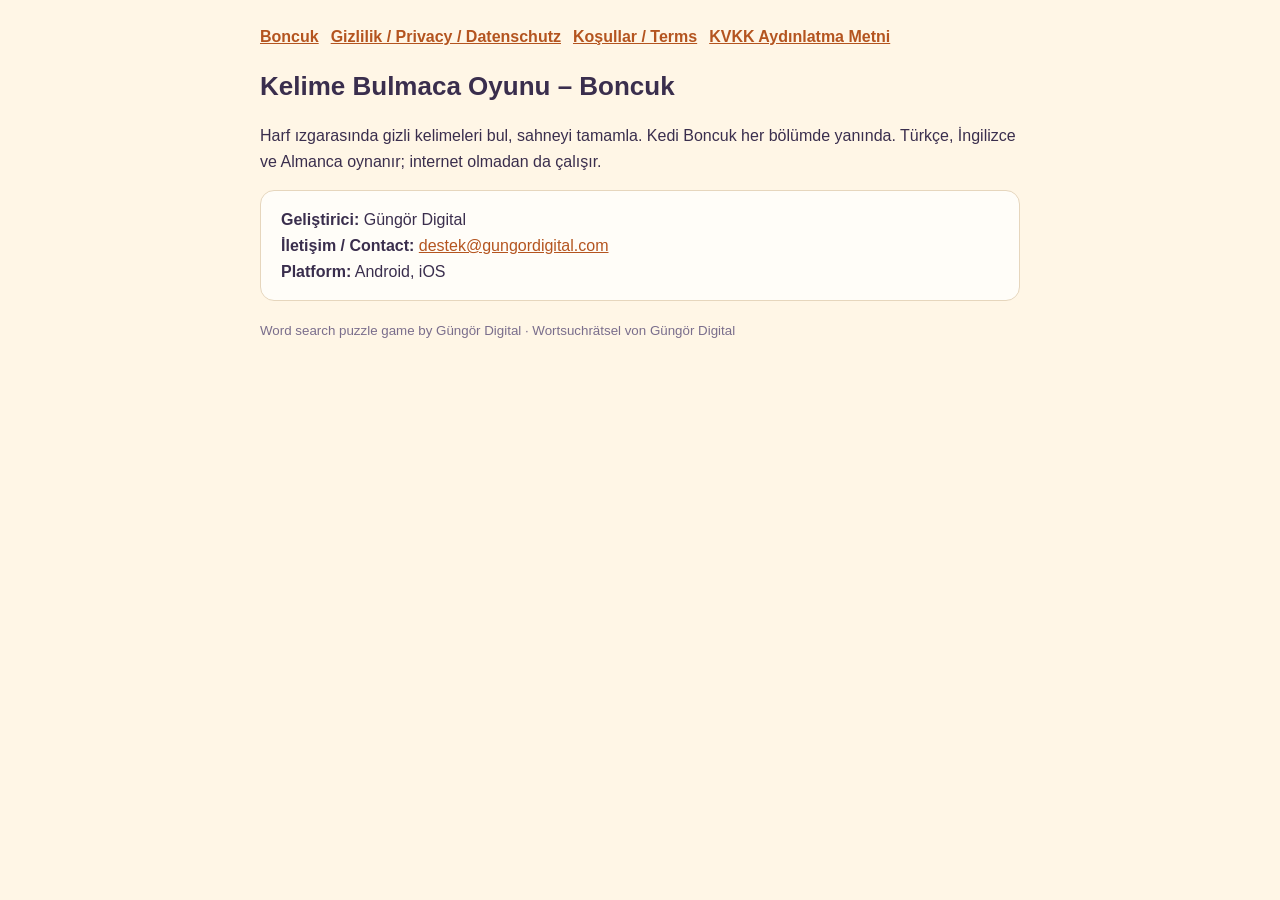
==== index.html @ ff9d6d08 "Boncuk oyun sayfası: gizlilik, KVKK, koşullar, app-ads.txt" ====
<!doctype html><html lang="tr"><head><meta charset="utf-8"><meta name="viewport" content="width=device-width,initial-scale=1">
<title>Boncuk – Kelime Bulmaca Oyunu</title><link rel="stylesheet" href="_stil.css"></head><body><main>
<nav><a href="index.html">Boncuk</a><a href="privacy.html">Gizlilik / Privacy / Datenschutz</a><a href="terms.html">Koşullar / Terms</a><a href="kvkk.html">KVKK Aydınlatma Metni</a></nav>
<h1>Kelime Bulmaca Oyunu – Boncuk</h1>
<p>Harf ızgarasında gizli kelimeleri bul, sahneyi tamamla. Kedi Boncuk her bölümde yanında. Türkçe, İngilizce ve Almanca oynanır; internet olmadan da çalışır.</p>
<div class="kart"><b>Geliştirici:</b> Güngör Digital<br><b>İletişim / Contact:</b> <a href="mailto:destek@gungordigital.com">destek@gungordigital.com</a><br><b>Platform:</b> Android, iOS</div>
<p><small>Word search puzzle game by Güngör Digital · Wortsuchrätsel von Güngör Digital</small></p>
</main></body></html>
---- _stil.css ----
body{margin:0;background:#FFF6E6;color:#3A2E4D;font:16px/1.6 -apple-system,Segoe UI,Roboto,sans-serif}
main{max-width:760px;margin:0 auto;padding:24px 16px 64px}
h1{font-size:26px;margin:8px 0}h2{font-size:20px;margin-top:32px}h3{font-size:17px;margin-top:20px}
a{color:#B4541F}nav{display:flex;gap:12px;flex-wrap:wrap;font-weight:600;margin-bottom:16px}
.kart{background:#FFFDF8;border:1px solid #E6D6BD;border-radius:14px;padding:16px 20px;margin:16px 0}
small{color:#7A6E8C}table{border-collapse:collapse;width:100%}td,th{border:1px solid #E6D6BD;padding:6px 8px;text-align:left;vertical-align:top}
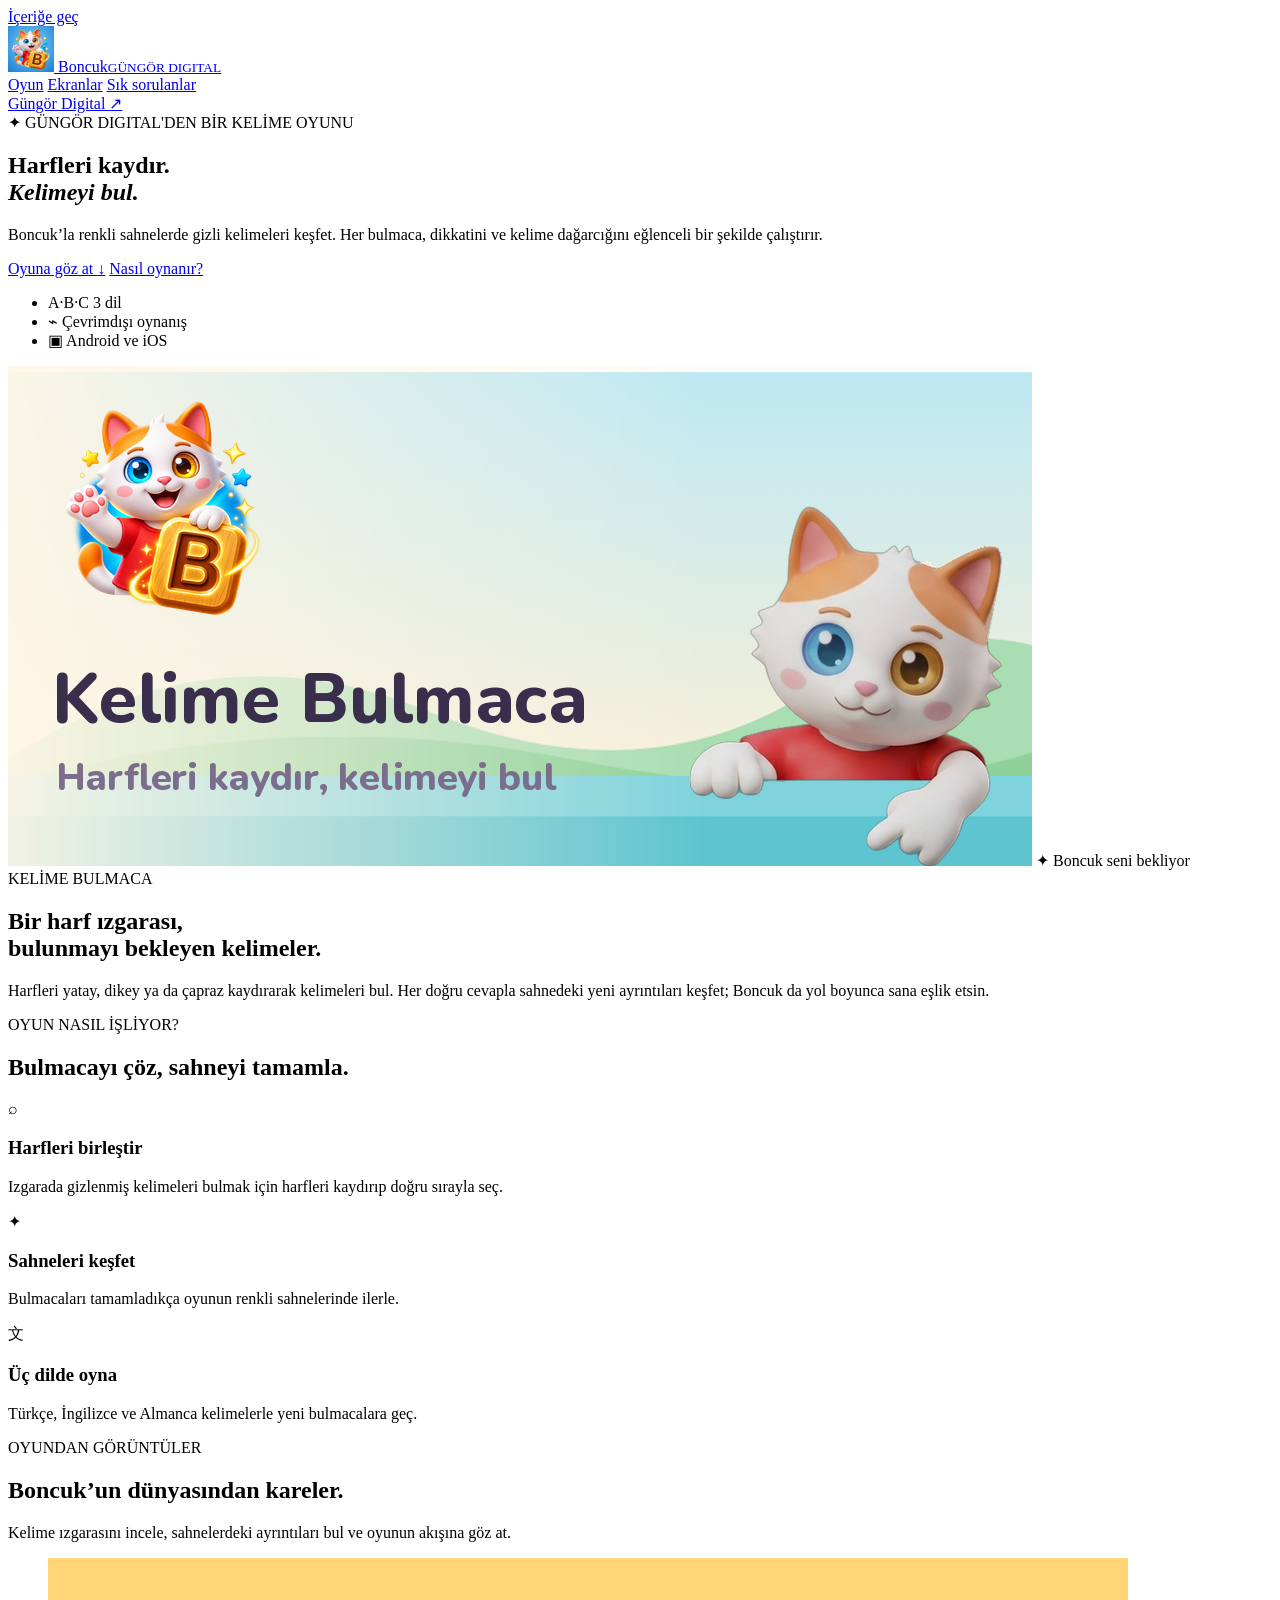
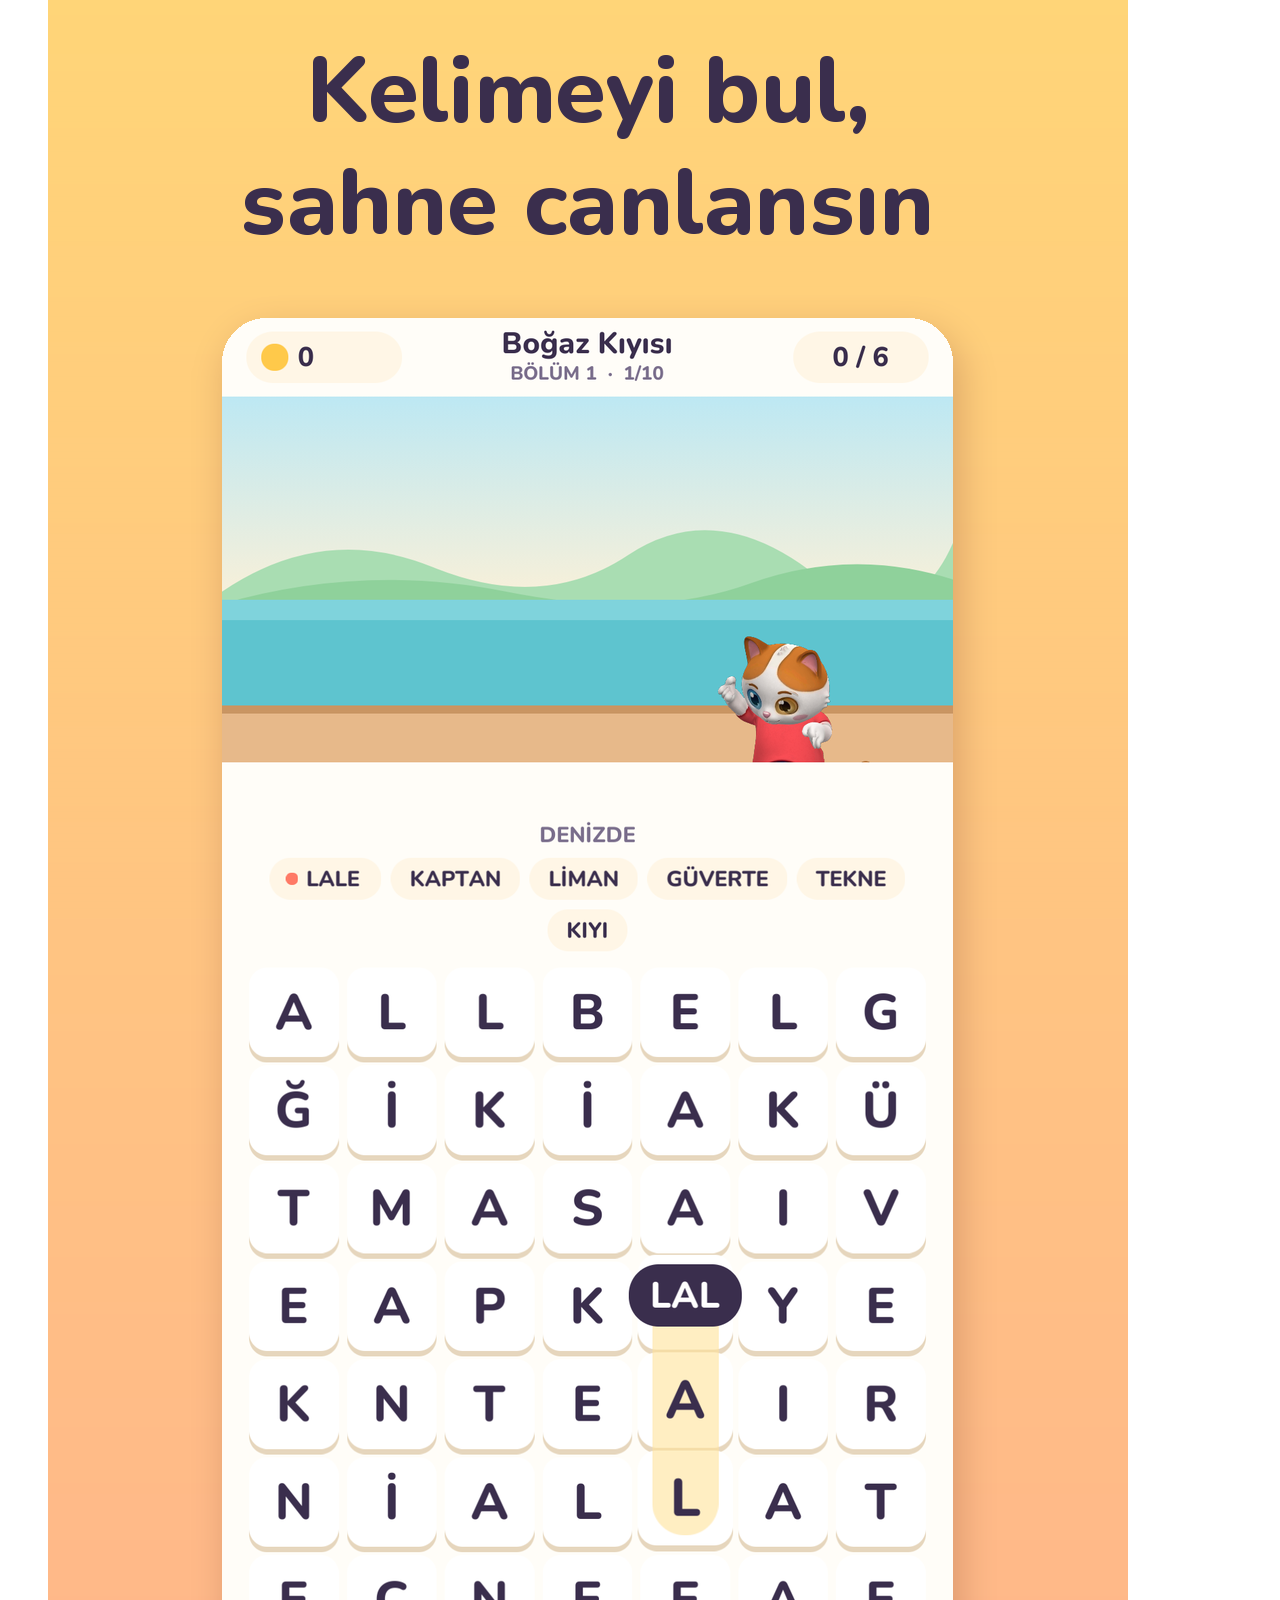
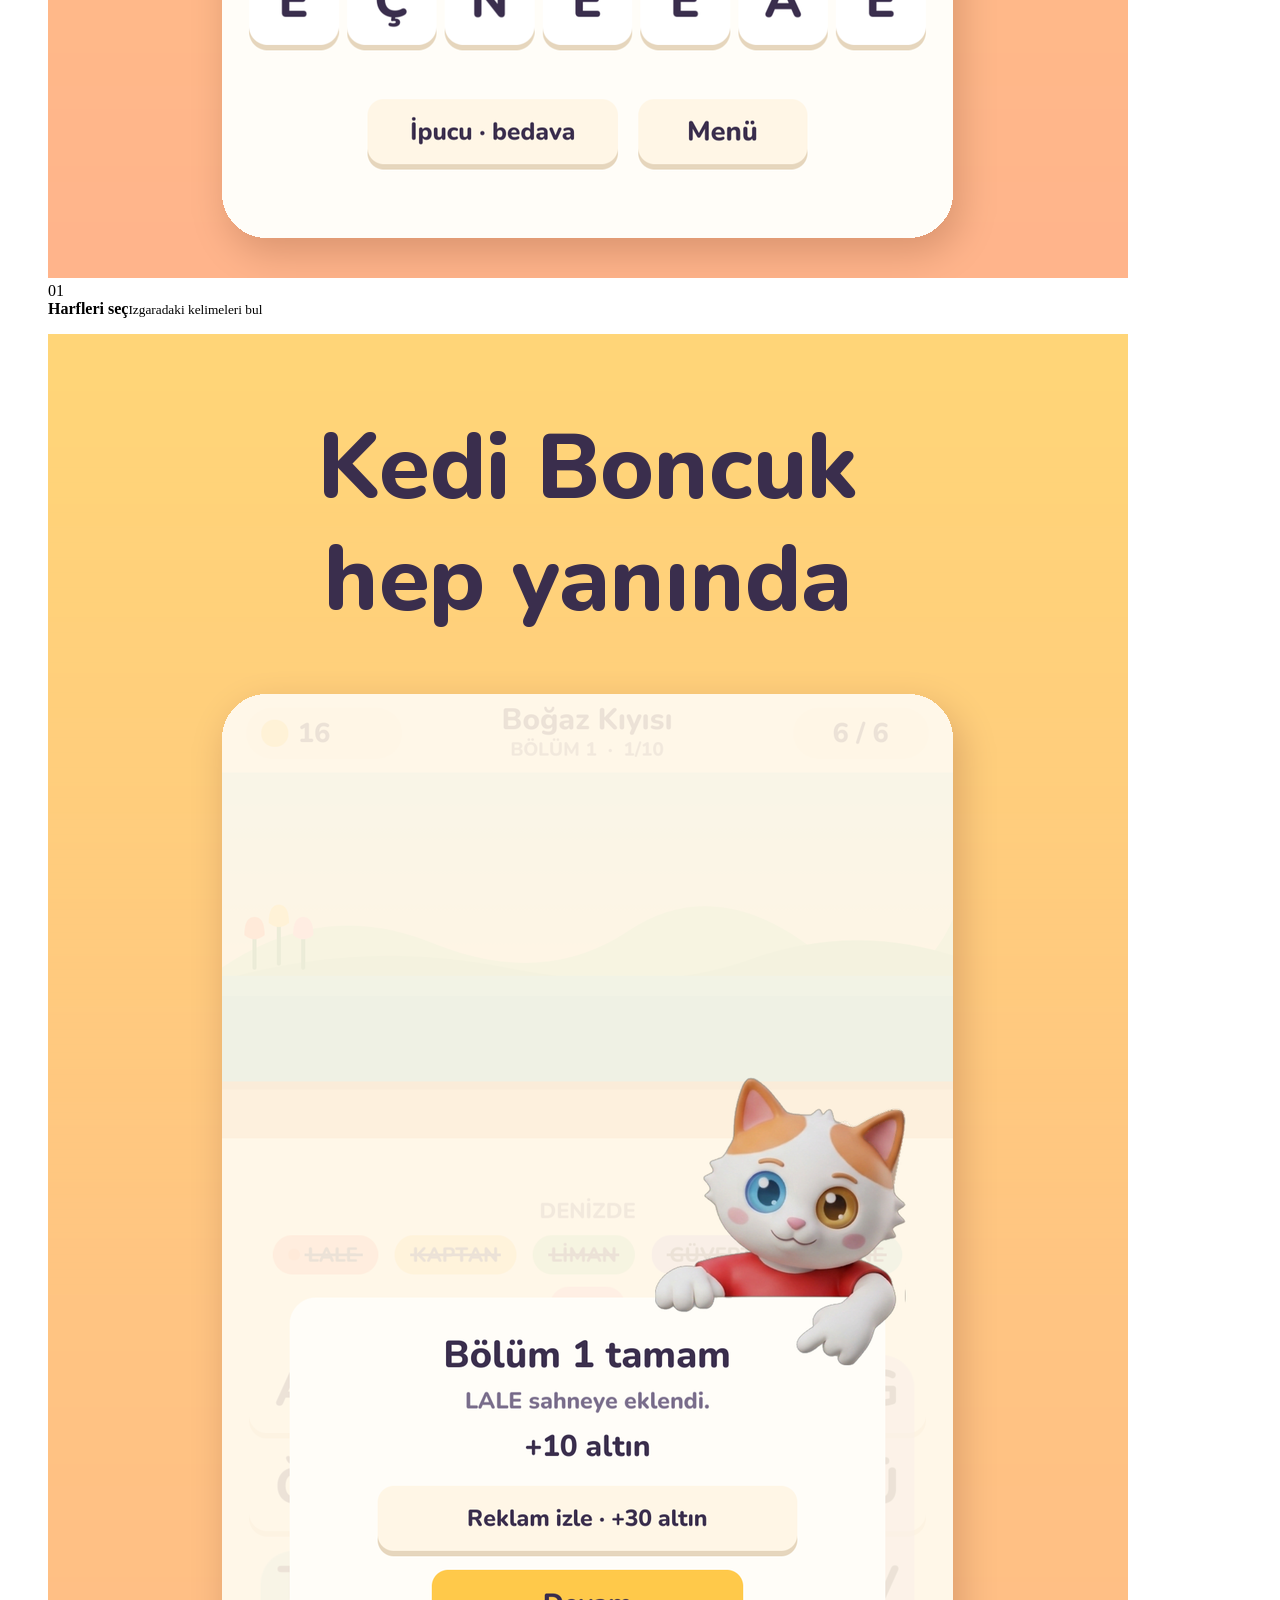
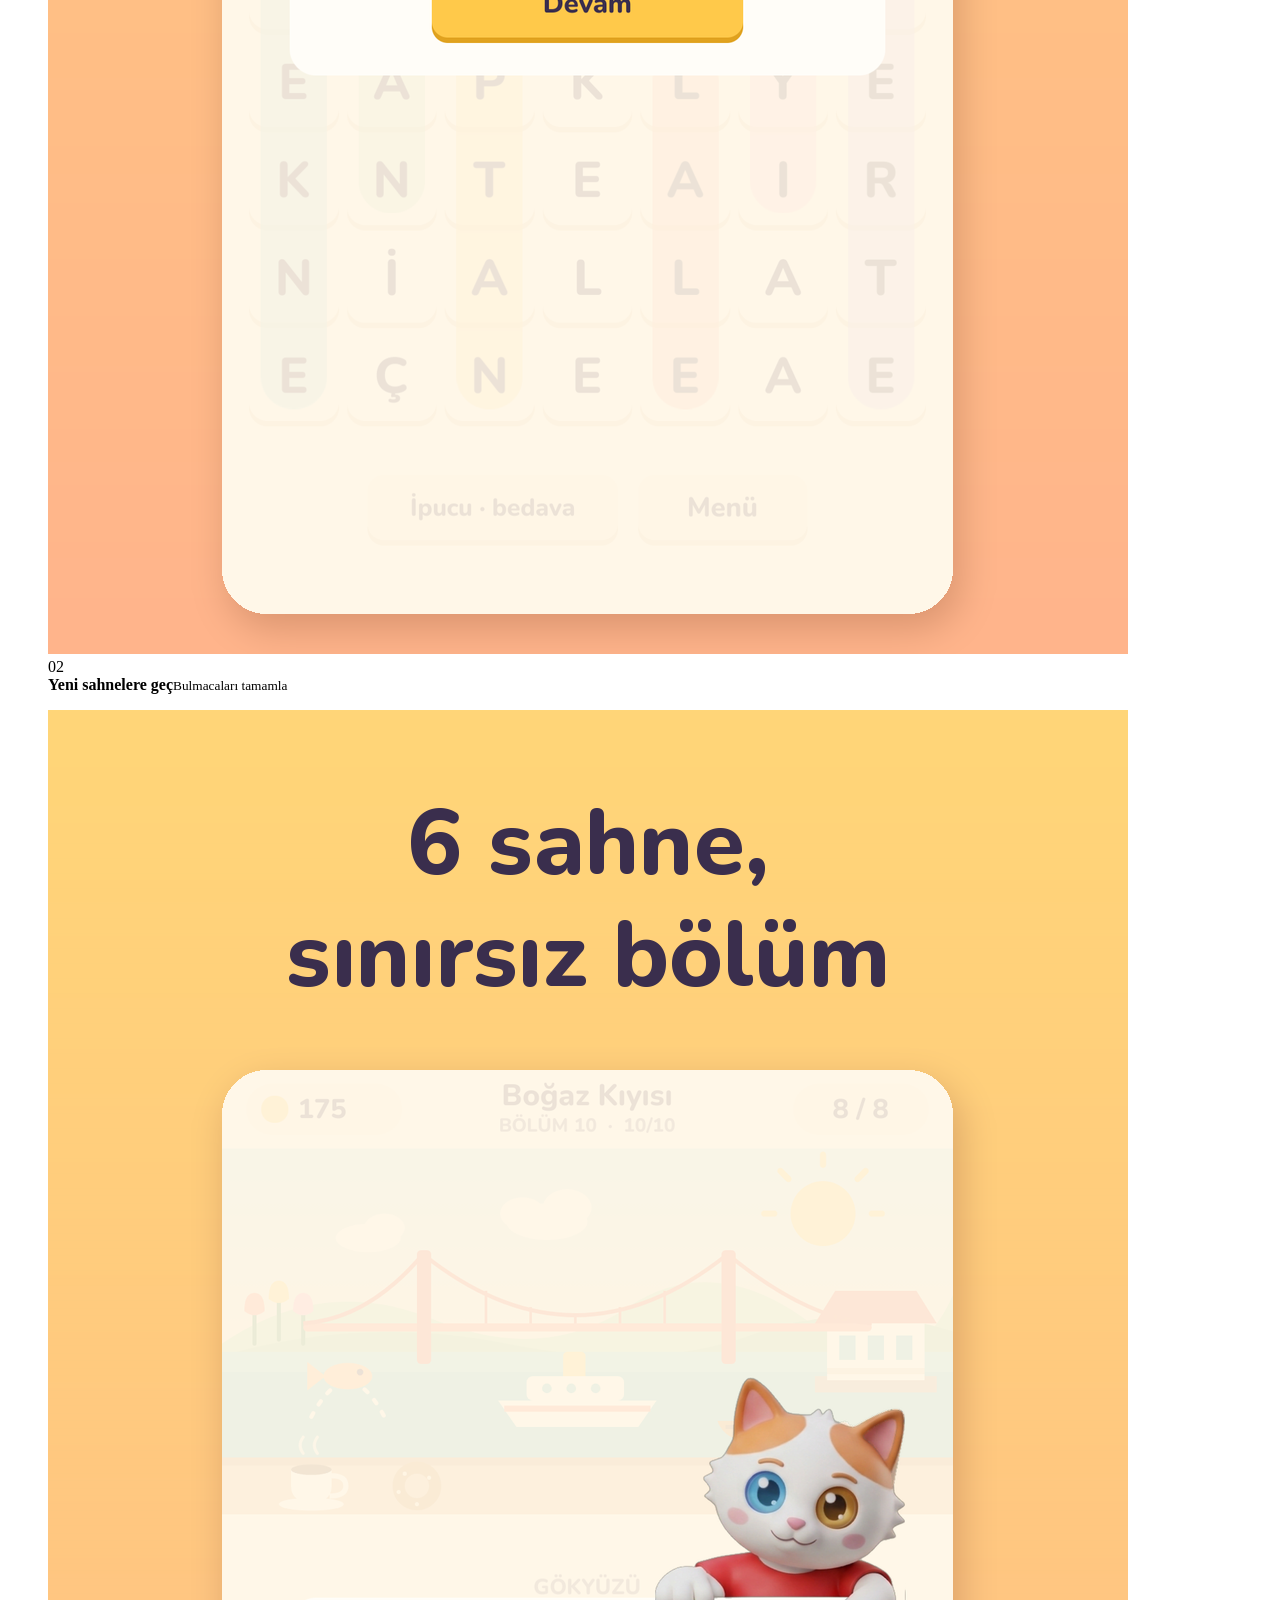
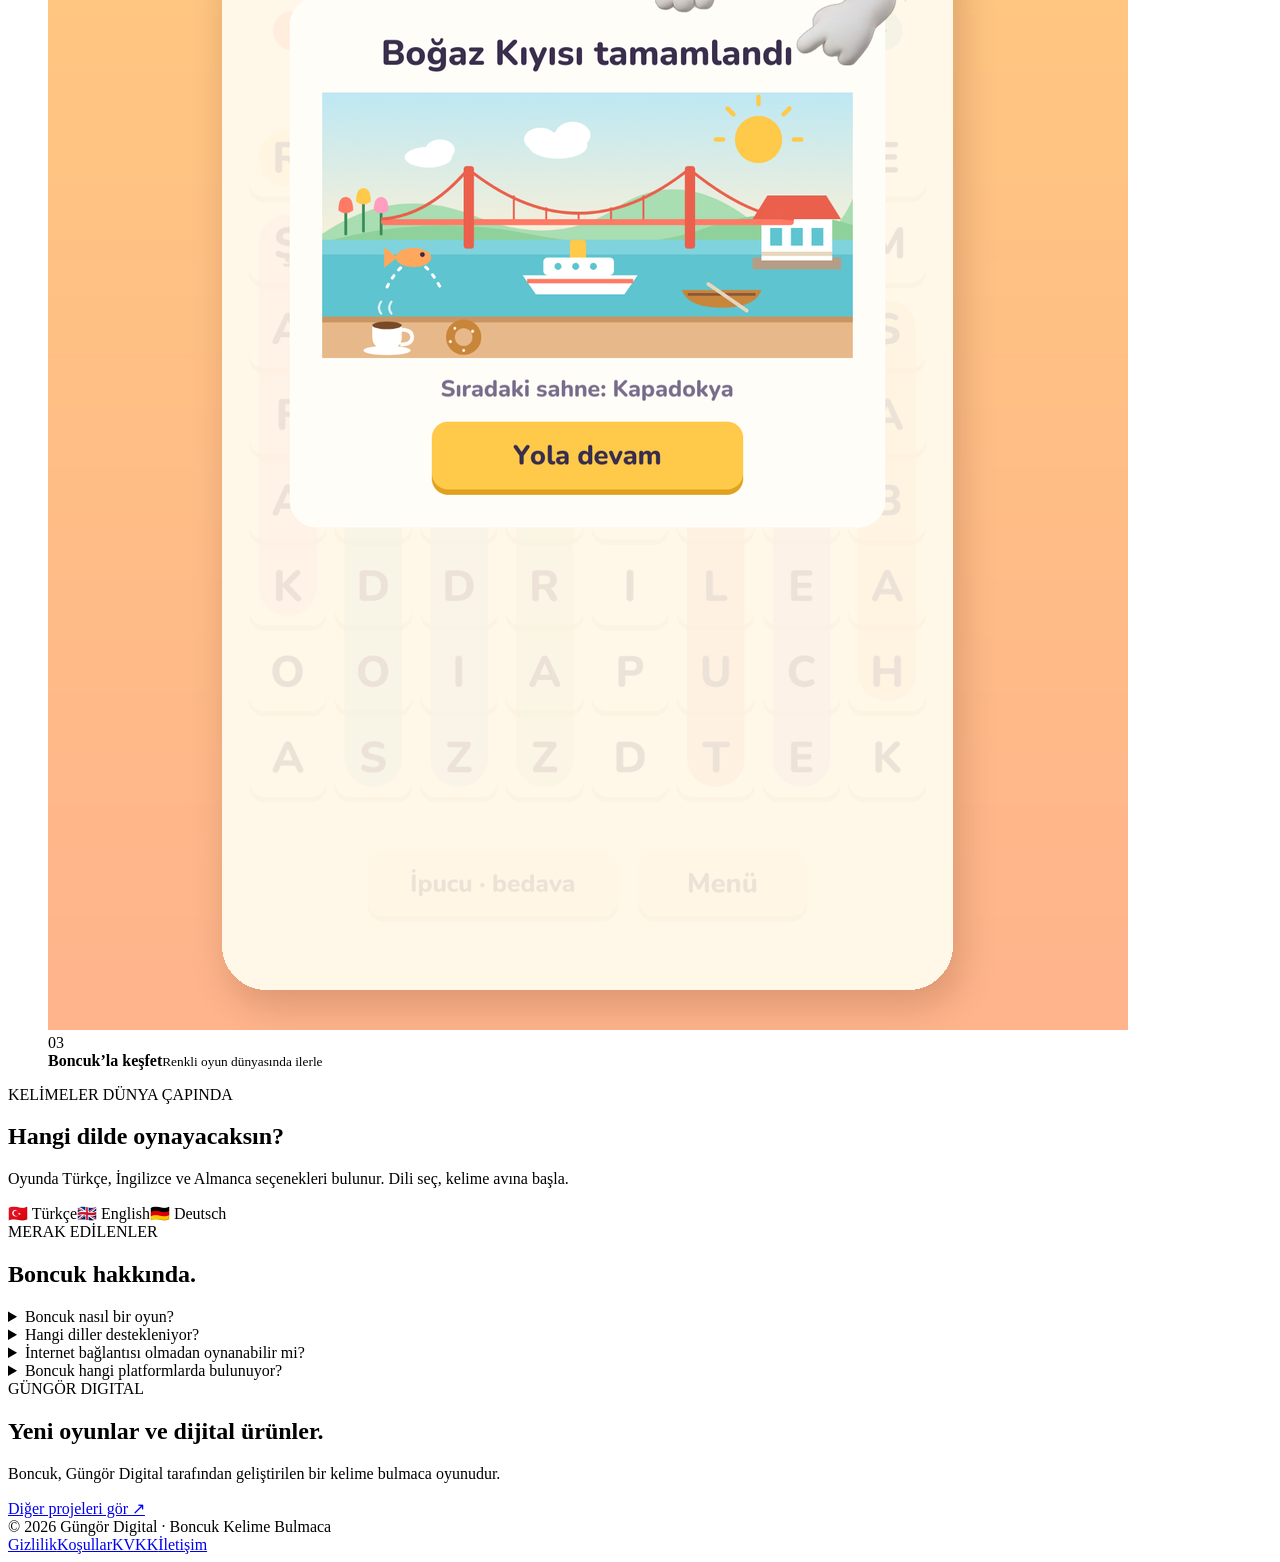
==== commit 749c8fad: "Build Boncuk word puzzle landing page" ====
--- a/index.html
+++ b/index.html
@@ -1,8 +1,184 @@
-<!doctype html><html lang="tr"><head><meta charset="utf-8"><meta name="viewport" content="width=device-width,initial-scale=1">
-<title>Boncuk – Kelime Bulmaca Oyunu</title><link rel="stylesheet" href="_stil.css"></head><body><main>
-<nav><a href="index.html">Boncuk</a><a href="privacy.html">Gizlilik / Privacy / Datenschutz</a><a href="terms.html">Koşullar / Terms</a><a href="kvkk.html">KVKK Aydınlatma Metni</a></nav>
-<h1>Kelime Bulmaca Oyunu – Boncuk</h1>
-<p>Harf ızgarasında gizli kelimeleri bul, sahneyi tamamla. Kedi Boncuk her bölümde yanında. Türkçe, İngilizce ve Almanca oynanır; internet olmadan da çalışır.</p>
-<div class="kart"><b>Geliştirici:</b> Güngör Digital<br><b>İletişim / Contact:</b> <a href="mailto:destek@gungordigital.com">destek@gungordigital.com</a><br><b>Platform:</b> Android, iOS</div>
-<p><small>Word search puzzle game by Güngör Digital · Wortsuchrätsel von Güngör Digital</small></p>
-</main></body></html>
+<!doctype html>
+<html lang="tr">
+<head>
+<meta charset="utf-8">
+<meta name="viewport" content="width=device-width, initial-scale=1">
+<title>Boncuk Kelime Bulmaca Oyunu | Güngör Digital</title>
+<meta name="description" content="Boncuk ile kelime bulmaca oyna: harf ızgarasında gizli kelimeleri bul, sahneleri tamamla. Türkçe, İngilizce ve Almanca; çevrimdışı oynanış.">
+<meta name="robots" content="index,follow,max-image-preview:large">
+<link rel="canonical" href="https://boncuk.gungordigital.com/">
+<link rel="icon" href="/magaza/ikon_512.png" type="image/png">
+<meta name="theme-color" content="#fff8ec">
+<meta property="og:type" content="website">
+<meta property="og:site_name" content="Güngör Digital">
+<meta property="og:locale" content="tr_TR">
+<meta property="og:title" content="Boncuk Kelime Bulmaca Oyunu">
+<meta property="og:description" content="Harfleri kaydır, gizli kelimeleri bul ve Boncuk ile sahneleri tamamla.">
+<meta property="og:url" content="https://boncuk.gungordigital.com/">
+<meta property="og:image" content="https://boncuk.gungordigital.com/magaza/one_cikan_tr.png">
+<meta name="twitter:card" content="summary_large_image">
+<meta name="twitter:title" content="Boncuk Kelime Bulmaca Oyunu">
+<meta name="twitter:description" content="Harfleri kaydır, gizli kelimeleri bul ve Boncuk ile sahneleri tamamla.">
+<meta name="twitter:image" content="https://boncuk.gungordigital.com/magaza/one_cikan_tr.png">
+<link rel="stylesheet" href="/site.css">
+<script type="application/ld+json">
+{
+  "@context": "https://schema.org",
+  "@type": "VideoGame",
+  "name": "Boncuk Kelime Bulmaca",
+  "url": "https://boncuk.gungordigital.com/",
+  "image": "https://boncuk.gungordigital.com/magaza/one_cikan_tr.png",
+  "description": "Harf ızgarasında gizli kelimeleri bulup sahneleri tamamladığınız, Türkçe, İngilizce ve Almanca oynanabilen kelime bulmaca oyunu.",
+  "genre": ["Word puzzle", "Puzzle"],
+  "gamePlatform": ["Android", "iOS"],
+  "inLanguage": ["tr", "en", "de"],
+  "publisher": {
+    "@type": "Organization",
+    "name": "Güngör Digital",
+    "url": "https://gungordigital.com/"
+  }
+}
+</script>
+</head>
+<body>
+<a class="skip-link" href="#main">İçeriğe geç</a>
+<header class="site-header">
+  <div class="wrap nav">
+    <a class="brand" href="/" aria-label="Boncuk ana sayfa">
+      <img src="/magaza/ikon_512.png" alt="" width="46" height="46">
+      <span>Boncuk<small>GÜNGÖR DIGITAL</small></span>
+    </a>
+    <nav aria-label="Ana menü">
+      <a href="#oyun">Oyun</a>
+      <a href="#ekranlar">Ekranlar</a>
+      <a href="#sss">Sık sorulanlar</a>
+    </nav>
+    <a class="nav-link" href="https://gungordigital.com/">Güngör Digital <span aria-hidden="true">↗</span></a>
+  </div>
+</header>
+<main id="main">
+  <section class="hero" id="oyun">
+    <div class="wrap hero-grid">
+      <div class="hero-copy">
+        <span class="eyebrow"><span class="sparkle" aria-hidden="true">✦</span> GÜNGÖR DIGITAL'DEN BİR KELİME OYUNU</span>
+        <h1>Harfleri kaydır.<br><em>Kelimeyi bul.</em></h1>
+        <p class="lead">Boncuk’la renkli sahnelerde gizli kelimeleri keşfet. Her bulmaca, dikkatini ve kelime dağarcığını eğlenceli bir şekilde çalıştırır.</p>
+        <div class="actions">
+          <a class="button button-primary" href="#ekranlar">Oyuna göz at <span aria-hidden="true">↓</span></a>
+          <a class="button button-quiet" href="#nasil-oynanir">Nasıl oynanır?</a>
+        </div>
+        <ul class="quick-facts" aria-label="Oyun özellikleri">
+          <li><span aria-hidden="true">A·B·C</span> 3 dil</li>
+          <li><span aria-hidden="true">⌁</span> Çevrimdışı oynanış</li>
+          <li><span aria-hidden="true">▣</span> Android ve iOS</li>
+        </ul>
+      </div>
+      <div class="hero-art">
+        <img src="/magaza/one_cikan_tr.png" width="1024" height="500" alt="Boncuk isimli sevimli kedi ve kelime bulmaca oyununun tanıtım görseli">
+        <span class="art-note"><span aria-hidden="true">✦</span> Boncuk seni bekliyor</span>
+      </div>
+    </div>
+    <div class="hero-wave" aria-hidden="true"></div>
+  </section>
+
+  <section class="section intro">
+    <div class="wrap intro-grid">
+      <div>
+        <span class="eyebrow">KELİME BULMACA</span>
+        <h2>Bir harf ızgarası,<br>bulunmayı bekleyen kelimeler.</h2>
+      </div>
+      <p>Harfleri yatay, dikey ya da çapraz kaydırarak kelimeleri bul. Her doğru cevapla sahnedeki yeni ayrıntıları keşfet; Boncuk da yol boyunca sana eşlik etsin.</p>
+    </div>
+  </section>
+
+  <section class="section features" id="nasil-oynanir">
+    <div class="wrap">
+      <div class="section-heading">
+        <span class="eyebrow">OYUN NASIL İŞLİYOR?</span>
+        <h2>Bulmacayı çöz, sahneyi tamamla.</h2>
+      </div>
+      <div class="feature-grid">
+        <article class="feature-card">
+          <span class="feature-icon icon-yellow" aria-hidden="true">⌕</span>
+          <h3>Harfleri birleştir</h3>
+          <p>Izgarada gizlenmiş kelimeleri bulmak için harfleri kaydırıp doğru sırayla seç.</p>
+        </article>
+        <article class="feature-card">
+          <span class="feature-icon icon-green" aria-hidden="true">✦</span>
+          <h3>Sahneleri keşfet</h3>
+          <p>Bulmacaları tamamladıkça oyunun renkli sahnelerinde ilerle.</p>
+        </article>
+        <article class="feature-card">
+          <span class="feature-icon icon-blue" aria-hidden="true">文</span>
+          <h3>Üç dilde oyna</h3>
+          <p>Türkçe, İngilizce ve Almanca kelimelerle yeni bulmacalara geç.</p>
+        </article>
+      </div>
+    </div>
+  </section>
+
+  <section class="section gallery" id="ekranlar">
+    <div class="wrap">
+      <div class="section-heading gallery-heading">
+        <div><span class="eyebrow">OYUNDAN GÖRÜNTÜLER</span><h2>Boncuk’un dünyasından kareler.</h2></div>
+        <p>Kelime ızgarasını incele, sahnelerdeki ayrıntıları bul ve oyunun akışına göz at.</p>
+      </div>
+      <div class="screen-grid">
+        <figure class="screen-card">
+          <img src="/magaza/tr_1.png" width="1080" height="1920" loading="lazy" decoding="async" alt="Boncuk kelime bulmaca oyununda harf ızgarası ve bulunan kelime">
+          <figcaption><span>01</span><div><b>Harfleri seç</b><small>Izgaradaki kelimeleri bul</small></div></figcaption>
+        </figure>
+        <figure class="screen-card">
+          <img src="/magaza/tr_2.png" width="1080" height="1920" loading="lazy" decoding="async" alt="Boncuk oyunundan ikinci Türkçe oyun ekranı">
+          <figcaption><span>02</span><div><b>Yeni sahnelere geç</b><small>Bulmacaları tamamla</small></div></figcaption>
+        </figure>
+        <figure class="screen-card">
+          <img src="/magaza/tr_3.png" width="1080" height="1920" loading="lazy" decoding="async" alt="Boncuk oyunundan üçüncü Türkçe oyun ekranı">
+          <figcaption><span>03</span><div><b>Boncuk’la keşfet</b><small>Renkli oyun dünyasında ilerle</small></div></figcaption>
+        </figure>
+      </div>
+    </div>
+  </section>
+
+  <section class="section languages">
+    <div class="wrap language-panel">
+      <div>
+        <span class="eyebrow">KELİMELER DÜNYA ÇAPINDA</span>
+        <h2>Hangi dilde oynayacaksın?</h2>
+        <p>Oyunda Türkçe, İngilizce ve Almanca seçenekleri bulunur. Dili seç, kelime avına başla.</p>
+      </div>
+      <div class="language-list" aria-label="Desteklenen diller">
+        <span>🇹🇷 Türkçe</span><span>🇬🇧 English</span><span>🇩🇪 Deutsch</span>
+      </div>
+    </div>
+  </section>
+
+  <section class="section faq" id="sss">
+    <div class="wrap faq-grid">
+      <div class="section-heading"><span class="eyebrow">MERAK EDİLENLER</span><h2>Boncuk hakkında.</h2></div>
+      <div class="faq-list">
+        <details><summary>Boncuk nasıl bir oyun?</summary><p>Boncuk, harf ızgarasındaki gizli kelimeleri bulduğun bir kelime bulmaca oyunudur. Doğru kelimelerle sahnelerde ilerlersin.</p></details>
+        <details><summary>Hangi diller destekleniyor?</summary><p>Oyun Türkçe, İngilizce ve Almanca seçenekleri sunar.</p></details>
+        <details><summary>İnternet bağlantısı olmadan oynanabilir mi?</summary><p>Oyun çevrimdışı oynanışı destekler.</p></details>
+        <details><summary>Boncuk hangi platformlarda bulunuyor?</summary><p>Oyun Android ve iOS için geliştirildi. Mağaza bağlantıları hazır olduğunda bu sayfada paylaşılacaktır.</p></details>
+      </div>
+    </div>
+  </section>
+
+  <section class="closing">
+    <div class="wrap closing-box">
+      <div><span class="eyebrow">GÜNGÖR DIGITAL</span><h2>Yeni oyunlar ve dijital ürünler.</h2><p>Boncuk, Güngör Digital tarafından geliştirilen bir kelime bulmaca oyunudur.</p></div>
+      <a class="button button-light" href="https://gungordigital.com/">Diğer projeleri gör <span aria-hidden="true">↗</span></a>
+    </div>
+  </section>
+</main>
+<footer class="footer">
+  <div class="wrap footer-row">
+    <span>© 2026 Güngör Digital · Boncuk Kelime Bulmaca</span>
+    <nav aria-label="Yasal bağlantılar">
+      <a href="/privacy.html">Gizlilik</a><a href="/terms.html">Koşullar</a><a href="/kvkk.html">KVKK</a><a href="mailto:destek@gungordigital.com">İletişim</a>
+    </nav>
+  </div>
+</footer>
+</body>
+</html>
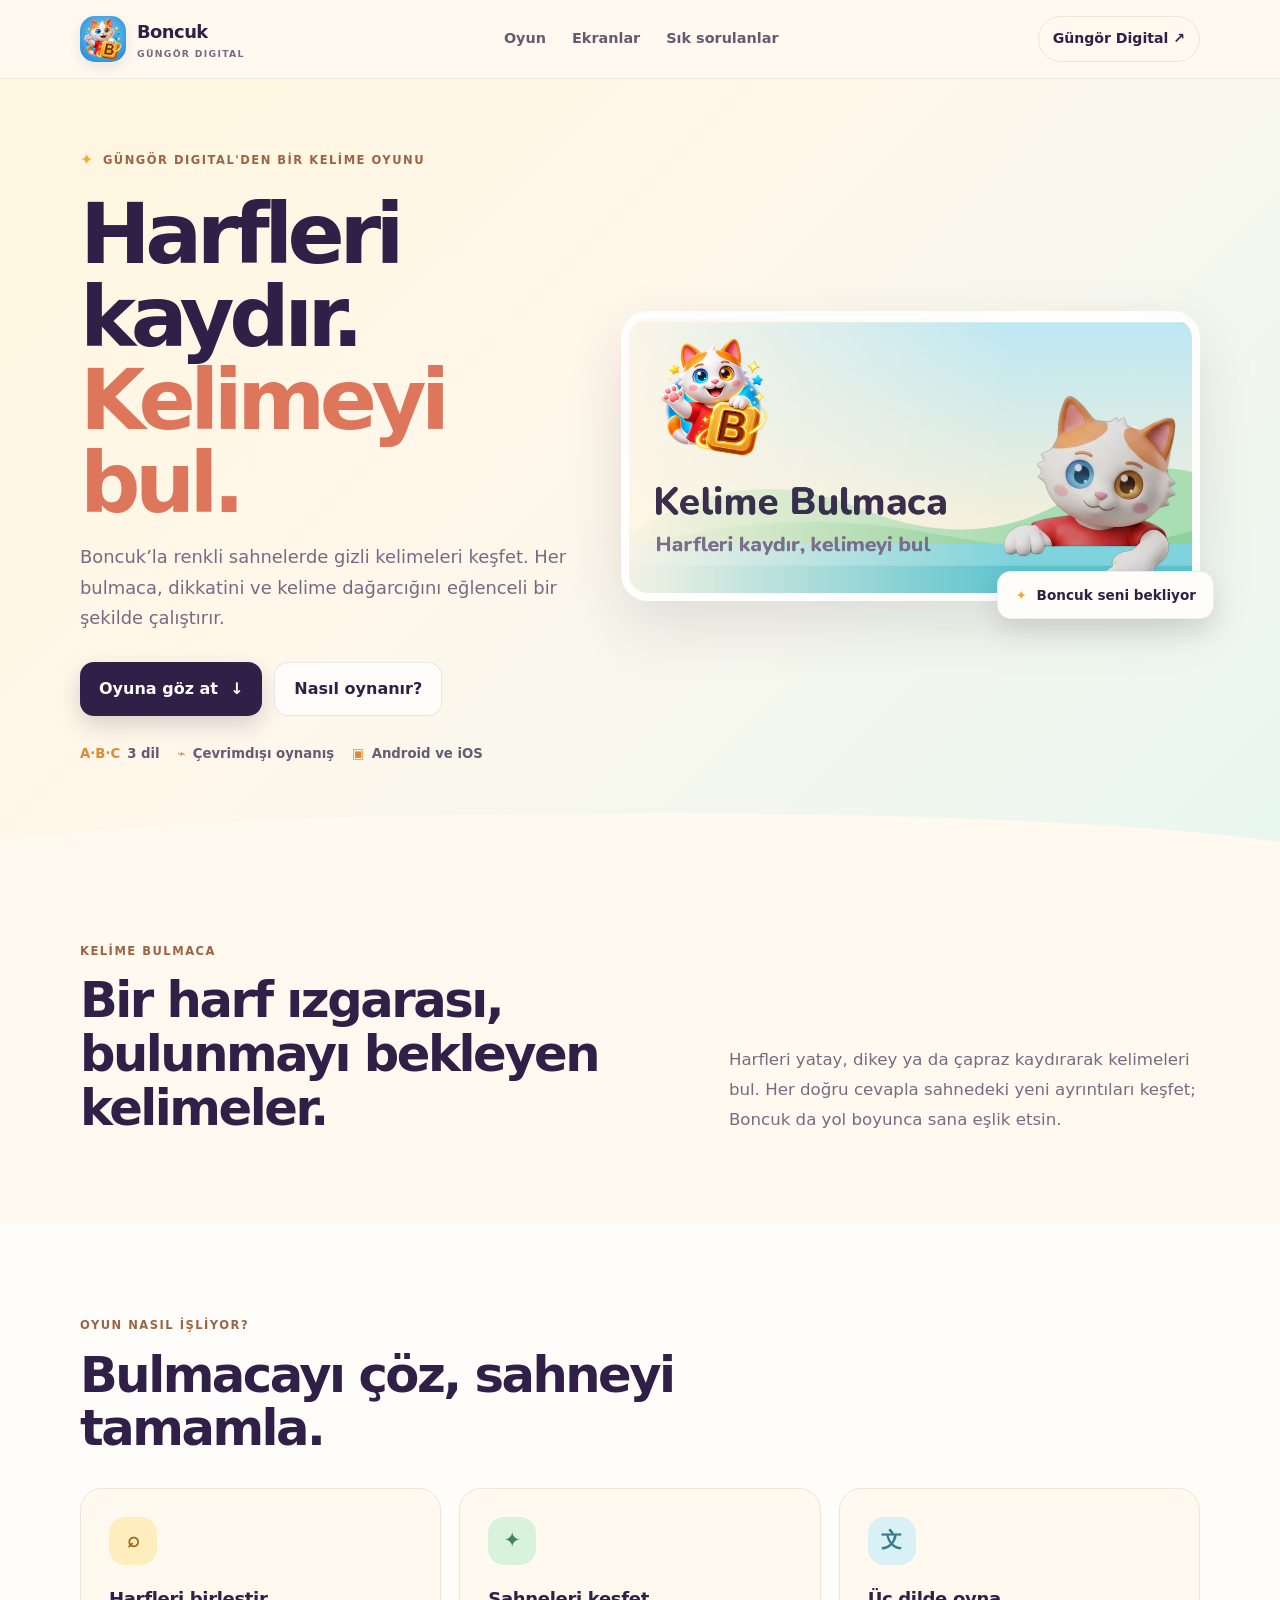
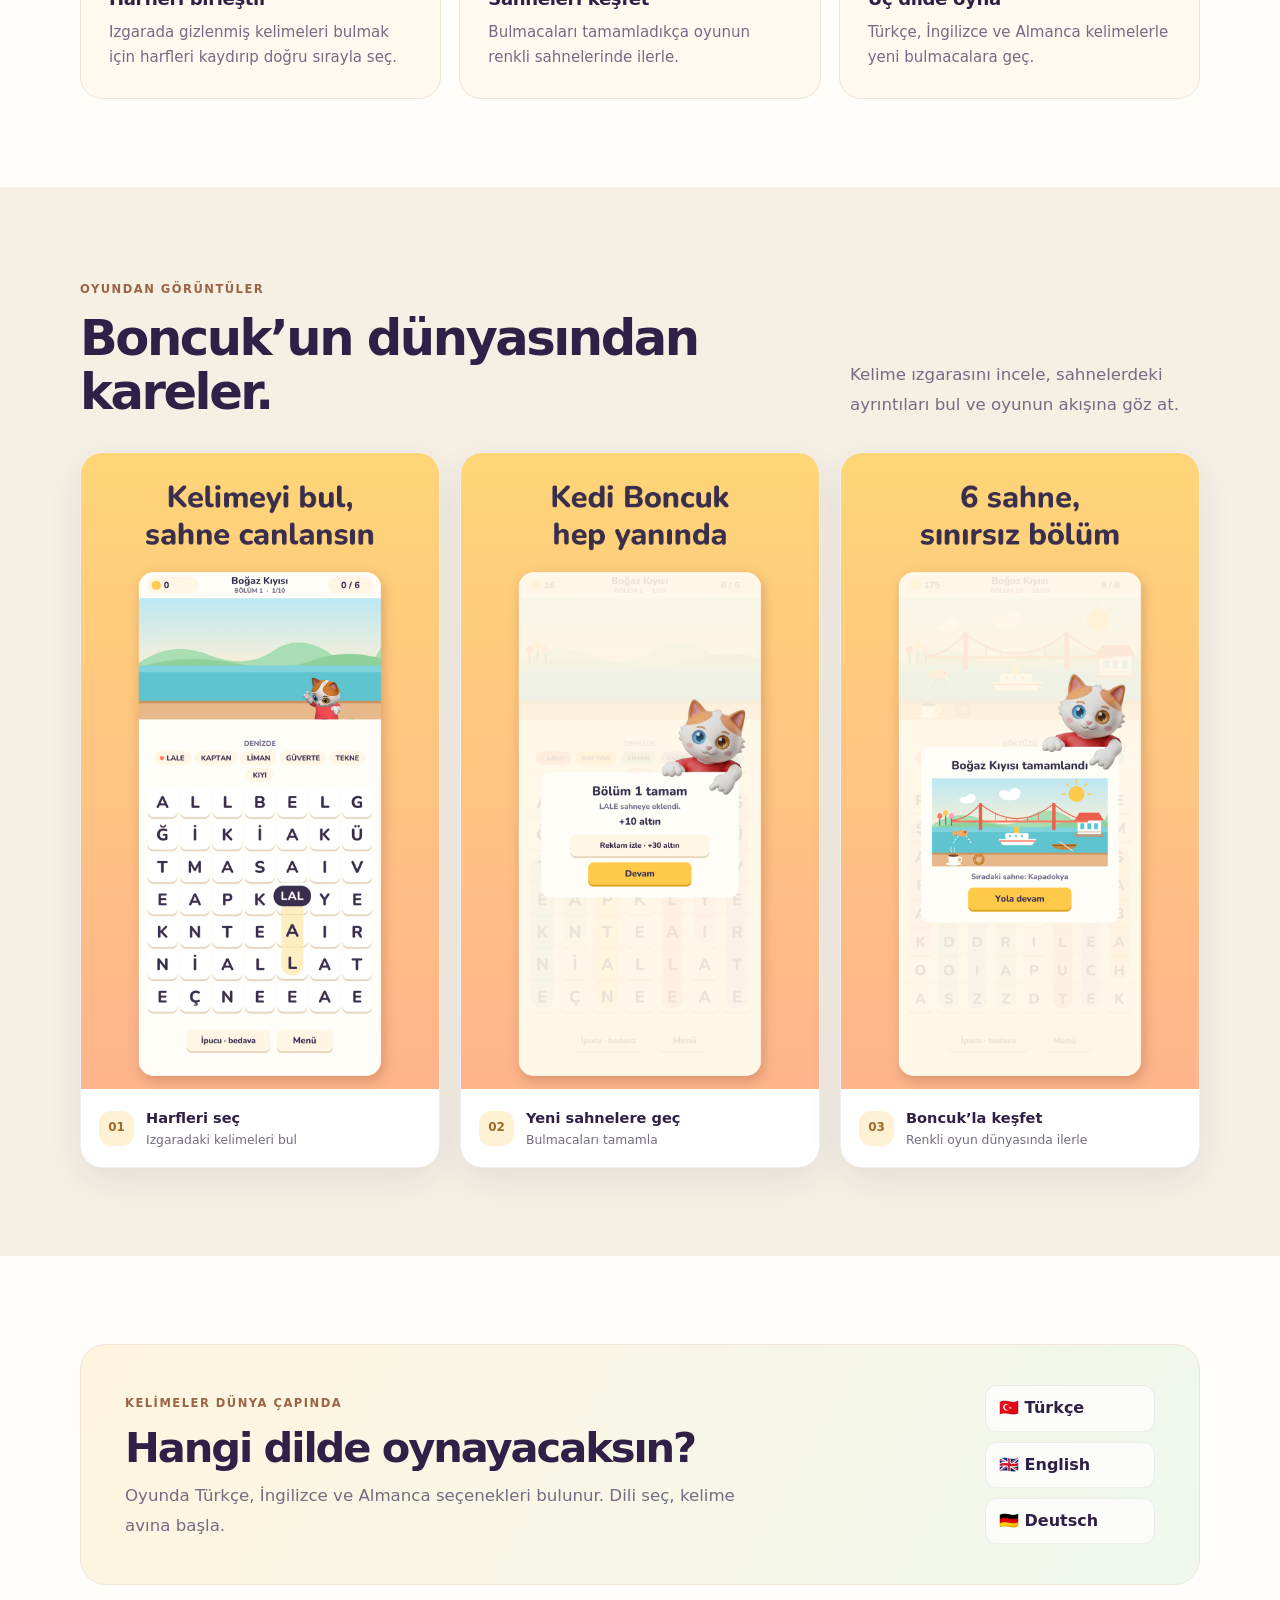
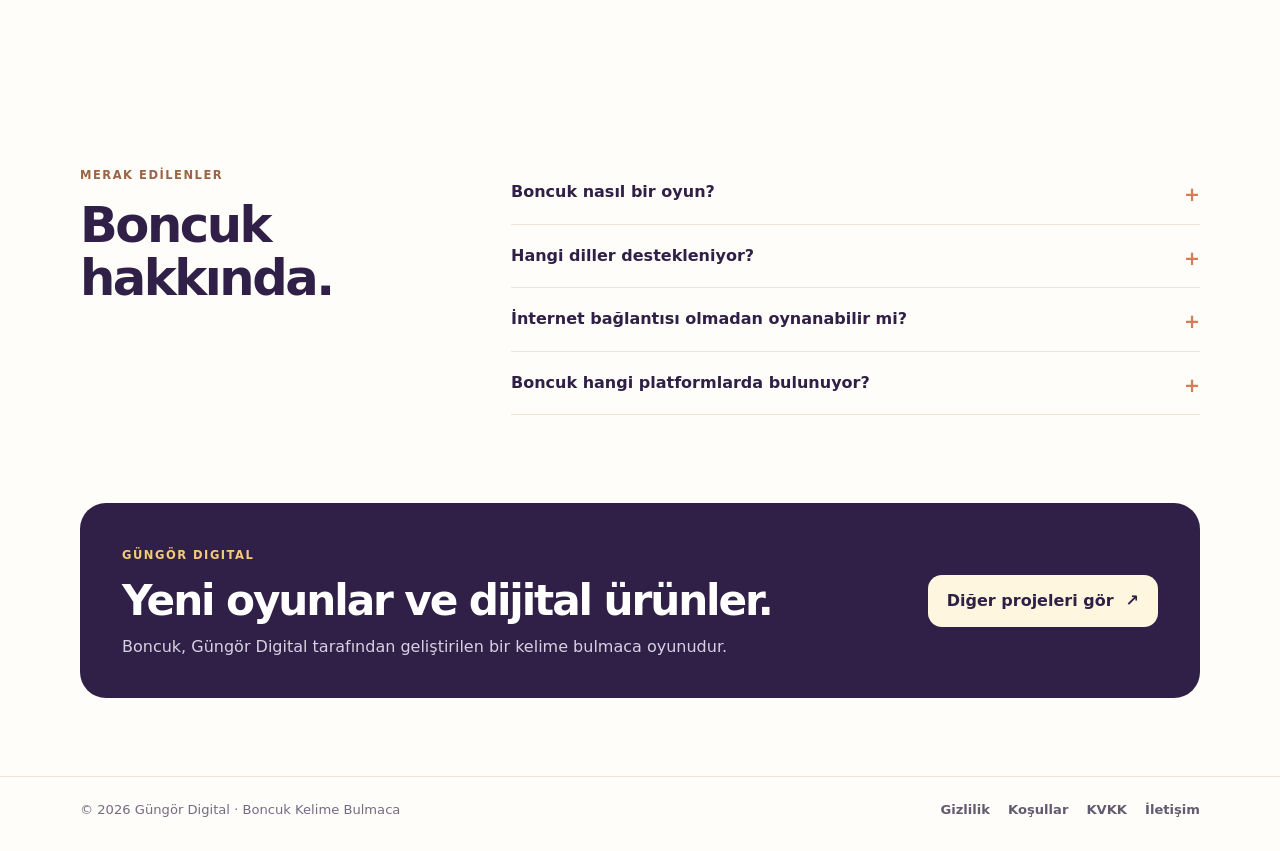
==== commit bb64a27c: "Refresh cached Boncuk stylesheet" ====
--- a/index.html
+++ b/index.html
@@ -20,7 +20,7 @@
 <meta name="twitter:title" content="Boncuk Kelime Bulmaca Oyunu">
 <meta name="twitter:description" content="Harfleri kaydır, gizli kelimeleri bul ve Boncuk ile sahneleri tamamla.">
 <meta name="twitter:image" content="https://boncuk.gungordigital.com/magaza/one_cikan_tr.png">
-<link rel="stylesheet" href="/site.css">
+<link rel="stylesheet" href="/site.css?v=2">
 <script type="application/ld+json">
 {
   "@context": "https://schema.org",
--- a/site.css
+++ b/site.css
@@ -0,0 +1,122 @@
+:root{color-scheme:light;--ink:#302047;--muted:#756b83;--paper:#fff9ef;--white:#fffdf9;--line:#eee5d7;--pink:#f28f8a;--orange:#ed8c32;--gold:#ffd36f;--mint:#b9e4c7;--blue:#b8e3ed;--shadow:0 24px 60px rgba(49,32,72,.12)}
+*{box-sizing:border-box}
+html{scroll-behavior:smooth;scroll-padding-top:88px}
+body{margin:0;background:var(--paper);color:var(--ink);font:16px/1.65 system-ui,-apple-system,BlinkMacSystemFont,"Segoe UI",sans-serif}
+a{color:inherit;text-decoration:none}
+a:hover{text-decoration:none}
+img{display:block;max-width:100%;height:auto}
+.wrap{width:min(1120px,calc(100% - 40px));margin-inline:auto}
+.skip-link{position:absolute;left:-999px;top:auto}.skip-link:focus{left:16px;top:16px;z-index:99;padding:10px 14px;background:#fff;border-radius:8px}
+.site-header{position:sticky;top:0;z-index:10;background:rgba(255,249,239,.9);backdrop-filter:blur(14px);border-bottom:1px solid rgba(48,32,71,.08)}
+.nav{min-height:78px;display:flex;align-items:center;justify-content:space-between;gap:24px}
+.brand{display:inline-flex;align-items:center;gap:11px;font-size:1.12rem;font-weight:850;letter-spacing:-.03em}
+.brand img{border-radius:15px;box-shadow:0 5px 14px rgba(48,32,71,.1)}
+.brand small{display:block;color:var(--muted);font-size:.58rem;letter-spacing:.14em;font-weight:750}
+nav{display:flex;align-items:center;gap:26px}
+nav a{font-size:.9rem;font-weight:650;color:#655b71}
+nav a:hover,.nav-link:hover{color:#bb622d}
+.nav-link{padding:10px 14px;border:1px solid var(--line);border-radius:999px;font-size:.88rem;font-weight:700}
+.hero{position:relative;overflow:hidden;padding:68px 0 80px;background:linear-gradient(135deg,#fff6df 0%,#fff7eb 44%,#e8f7f1 100%)}
+.hero-grid{position:relative;z-index:1;display:grid;grid-template-columns:.92fr 1.08fr;align-items:center;gap:48px}
+.eyebrow{display:inline-flex;align-items:center;gap:8px;color:#9b6545;font-size:.72rem;font-weight:850;letter-spacing:.13em}
+.sparkle{color:#f3ae37;font-size:1rem}
+.hero h1{margin:20px 0 17px;font-size:clamp(3rem,6.6vw,5.7rem);line-height:.98;letter-spacing:-.065em}
+.hero h1 em{font-style:normal;color:#dd765b}
+.lead{max-width:510px;color:var(--muted);font-size:1.12rem;line-height:1.7}
+.actions{display:flex;flex-wrap:wrap;gap:12px;margin-top:28px}
+.button{display:inline-flex;align-items:center;justify-content:center;gap:12px;padding:13px 19px;border-radius:14px;font-weight:800;transition:transform .18s ease,box-shadow .18s ease}
+.button:hover{transform:translateY(-2px)}
+.button-primary{color:#fff;background:var(--ink);box-shadow:0 9px 22px rgba(48,32,71,.18)}
+.button-quiet{background:rgba(255,255,255,.7);border:1px solid rgba(48,32,71,.1)}
+.quick-facts{display:flex;flex-wrap:wrap;gap:10px 18px;margin:27px 0 0;padding:0;list-style:none;color:#665c72;font-size:.83rem;font-weight:700}
+.quick-facts li{display:flex;align-items:center;gap:7px}.quick-facts li span{color:#df8b35;font-weight:900}
+.hero-art{position:relative}
+.hero-art img{width:100%;border:8px solid rgba(255,255,255,.85);border-radius:27px;box-shadow:var(--shadow)}
+.art-note{position:absolute;right:-14px;bottom:-18px;padding:12px 17px;border:1px solid rgba(48,32,71,.08);border-radius:14px;background:#fffdf9;box-shadow:0 12px 24px rgba(48,32,71,.12);font-size:.85rem;font-weight:800}
+.art-note span{color:#f0ad34;margin-right:5px}
+.hero-wave{position:absolute;left:-5%;right:-5%;bottom:-68px;height:100px;border-radius:50% 50% 0 0;background:var(--paper)}
+.section{padding:88px 0}
+.intro{padding-top:92px}
+.intro-grid{display:grid;grid-template-columns:1fr .8fr;align-items:end;gap:60px}
+h2{margin:11px 0 0;font-size:clamp(2rem,4vw,3.1rem);line-height:1.08;letter-spacing:-.05em}
+.intro-grid>p,.section-heading>p,.language-panel p{margin:0;color:var(--muted);font-size:1.04rem;line-height:1.8}
+.features{background:#fffdf9}
+.section-heading{max-width:700px;margin-bottom:32px}
+.feature-grid{display:grid;grid-template-columns:repeat(3,1fr);gap:18px}
+.feature-card{padding:28px;border:1px solid var(--line);border-radius:22px;background:var(--paper)}
+.feature-icon{width:48px;height:48px;display:grid;place-items:center;border-radius:16px;font-size:1.3rem;font-weight:850}
+.icon-yellow{background:#ffedbd;color:#976315}.icon-green{background:#d8f2dc;color:#43835a}.icon-blue{background:#d9f1f4;color:#397a8b}
+.feature-card h3{margin:19px 0 7px;font-size:1.13rem;letter-spacing:-.02em}
+.feature-card p{margin:0;color:var(--muted);font-size:.94rem}
+.gallery{background:#f5efe4}
+.gallery-heading{max-width:none;display:flex;align-items:end;justify-content:space-between;gap:30px}
+.gallery-heading>p{max-width:350px}
+.screen-grid{display:grid;grid-template-columns:repeat(3,minmax(0,1fr));gap:20px}
+.screen-card{margin:0;overflow:hidden;border:1px solid rgba(48,32,71,.08);border-radius:22px;background:#fff;box-shadow:0 12px 35px rgba(48,32,71,.08)}
+.screen-card img{width:100%;height:auto;aspect-ratio:auto;object-fit:contain}
+.screen-card figcaption{display:flex;align-items:center;gap:12px;padding:17px 18px}
+.screen-card figcaption>span{display:grid;place-items:center;width:35px;height:35px;border-radius:12px;background:#fff2d4;color:#9b6c29;font-size:.75rem;font-weight:850}
+.screen-card figcaption b,.screen-card figcaption small{display:block}
+.screen-card figcaption b{font-size:.91rem}.screen-card figcaption small{color:var(--muted);font-size:.77rem}
+.languages{background:#fffdf9}
+.language-panel{display:flex;align-items:center;justify-content:space-between;gap:44px;padding:40px 44px;border:1px solid var(--line);border-radius:26px;background:linear-gradient(120deg,#fff5df,#f0f8ee)}
+.language-panel>div:first-child{max-width:620px}
+.language-panel h2{font-size:clamp(1.8rem,3.5vw,2.6rem)}
+.language-panel p{margin-top:10px}
+.language-list{display:grid;gap:10px;min-width:170px}
+.language-list span{padding:9px 13px;border:1px solid rgba(48,32,71,.08);border-radius:12px;background:rgba(255,255,255,.75);font-weight:750}
+.faq{background:#fffdf9}
+.faq-grid{display:grid;grid-template-columns:.7fr 1.3fr;gap:60px}
+.faq-list details{padding:18px 0;border-bottom:1px solid var(--line)}
+.faq-list summary{cursor:pointer;list-style:none;font-weight:800}
+.faq-list summary::-webkit-details-marker{display:none}
+.faq-list summary::after{content:"+";float:right;color:#d47d57;font-size:1.2rem}
+.faq-list details[open] summary::after{content:"−"}
+.faq-list p{margin:10px 26px 0 0;color:var(--muted)}
+.closing{padding:0 0 78px;background:#fffdf9}
+.closing-box{display:flex;align-items:center;justify-content:space-between;gap:32px;padding:38px 42px;border-radius:26px;background:var(--ink);color:#fff}
+.closing-box .eyebrow{color:#f6c97a}
+.closing-box h2{font-size:clamp(1.8rem,3.3vw,2.7rem)}
+.closing-box p{margin:10px 0 0;color:#d8d0e2}
+.button-light{flex:none;color:var(--ink);background:#fff6df}
+.footer{border-top:1px solid var(--line);padding:22px 0 30px;background:#fffdf9}
+.footer-row{display:flex;align-items:center;justify-content:space-between;gap:18px;color:var(--muted);font-size:.82rem}
+.footer nav{gap:18px;flex-wrap:wrap}
+.footer nav a{font-size:.82rem;font-weight:650}
+a:focus-visible,summary:focus-visible{outline:3px solid #e18a5e;outline-offset:3px}
+@media(max-width:800px){
+ .hero{padding:54px 0 72px}
+ .hero-grid{grid-template-columns:1fr;gap:34px}
+ .hero-copy{max-width:680px}
+ .hero-art{max-width:700px}
+ .intro-grid,.faq-grid{grid-template-columns:1fr;gap:24px}
+ .feature-grid{grid-template-columns:1fr}
+ .gallery-heading{display:block}
+ .gallery-heading>p{margin-top:14px}
+ .screen-grid{gap:12px}
+ .screen-card figcaption{padding:12px;align-items:flex-start}
+ .screen-card figcaption>span{flex:none}
+ .screen-card figcaption small{font-size:.68rem}
+ .language-panel{align-items:flex-start;flex-direction:column;padding:30px}
+ .language-list{display:flex;flex-wrap:wrap}
+}
+@media(max-width:560px){
+ .wrap{width:min(100% - 28px,1120px)}
+ .nav{min-height:68px;gap:10px}
+ .brand{font-size:1rem;gap:8px}.brand img{width:38px;height:38px;border-radius:12px}
+ .nav nav{gap:13px}.nav nav a{font-size:.78rem}
+ .nav-link{display:none}
+ .hero h1{font-size:clamp(2.8rem,14vw,4.2rem)}
+ .lead{font-size:1rem}
+ .quick-facts{gap:9px 13px;font-size:.75rem}
+ .section{padding:68px 0}
+ .intro{padding-top:75px}
+ .screen-grid{grid-template-columns:1fr;gap:18px}
+ 
+ .screen-card figcaption{padding:15px 18px}
+ .screen-card figcaption small{font-size:.77rem}
+ .closing{padding-bottom:56px}
+ .closing-box{align-items:flex-start;flex-direction:column;padding:28px 24px}
+ .footer-row{align-items:flex-start;flex-direction:column}
+}
+@media(prefers-reduced-motion:reduce){html{scroll-behavior:auto}.button{transition:none}.button:hover{transform:none}}
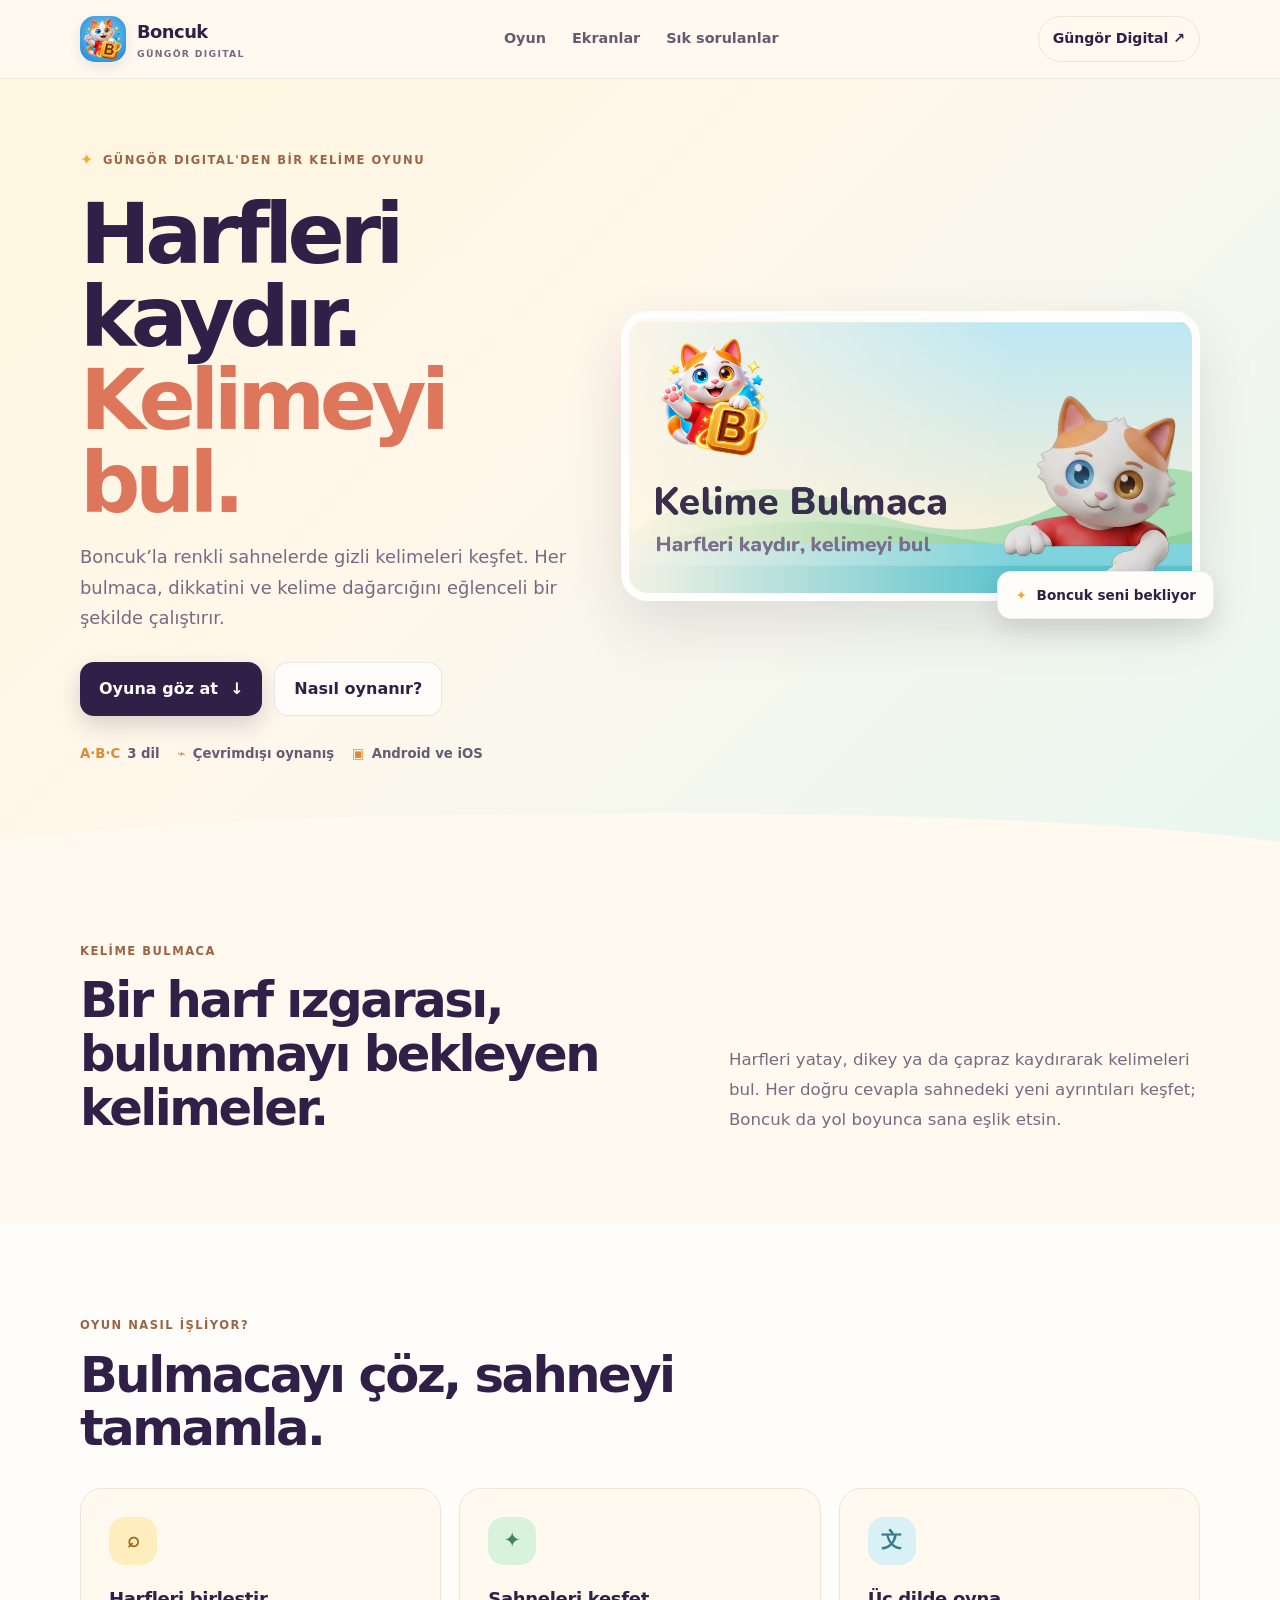
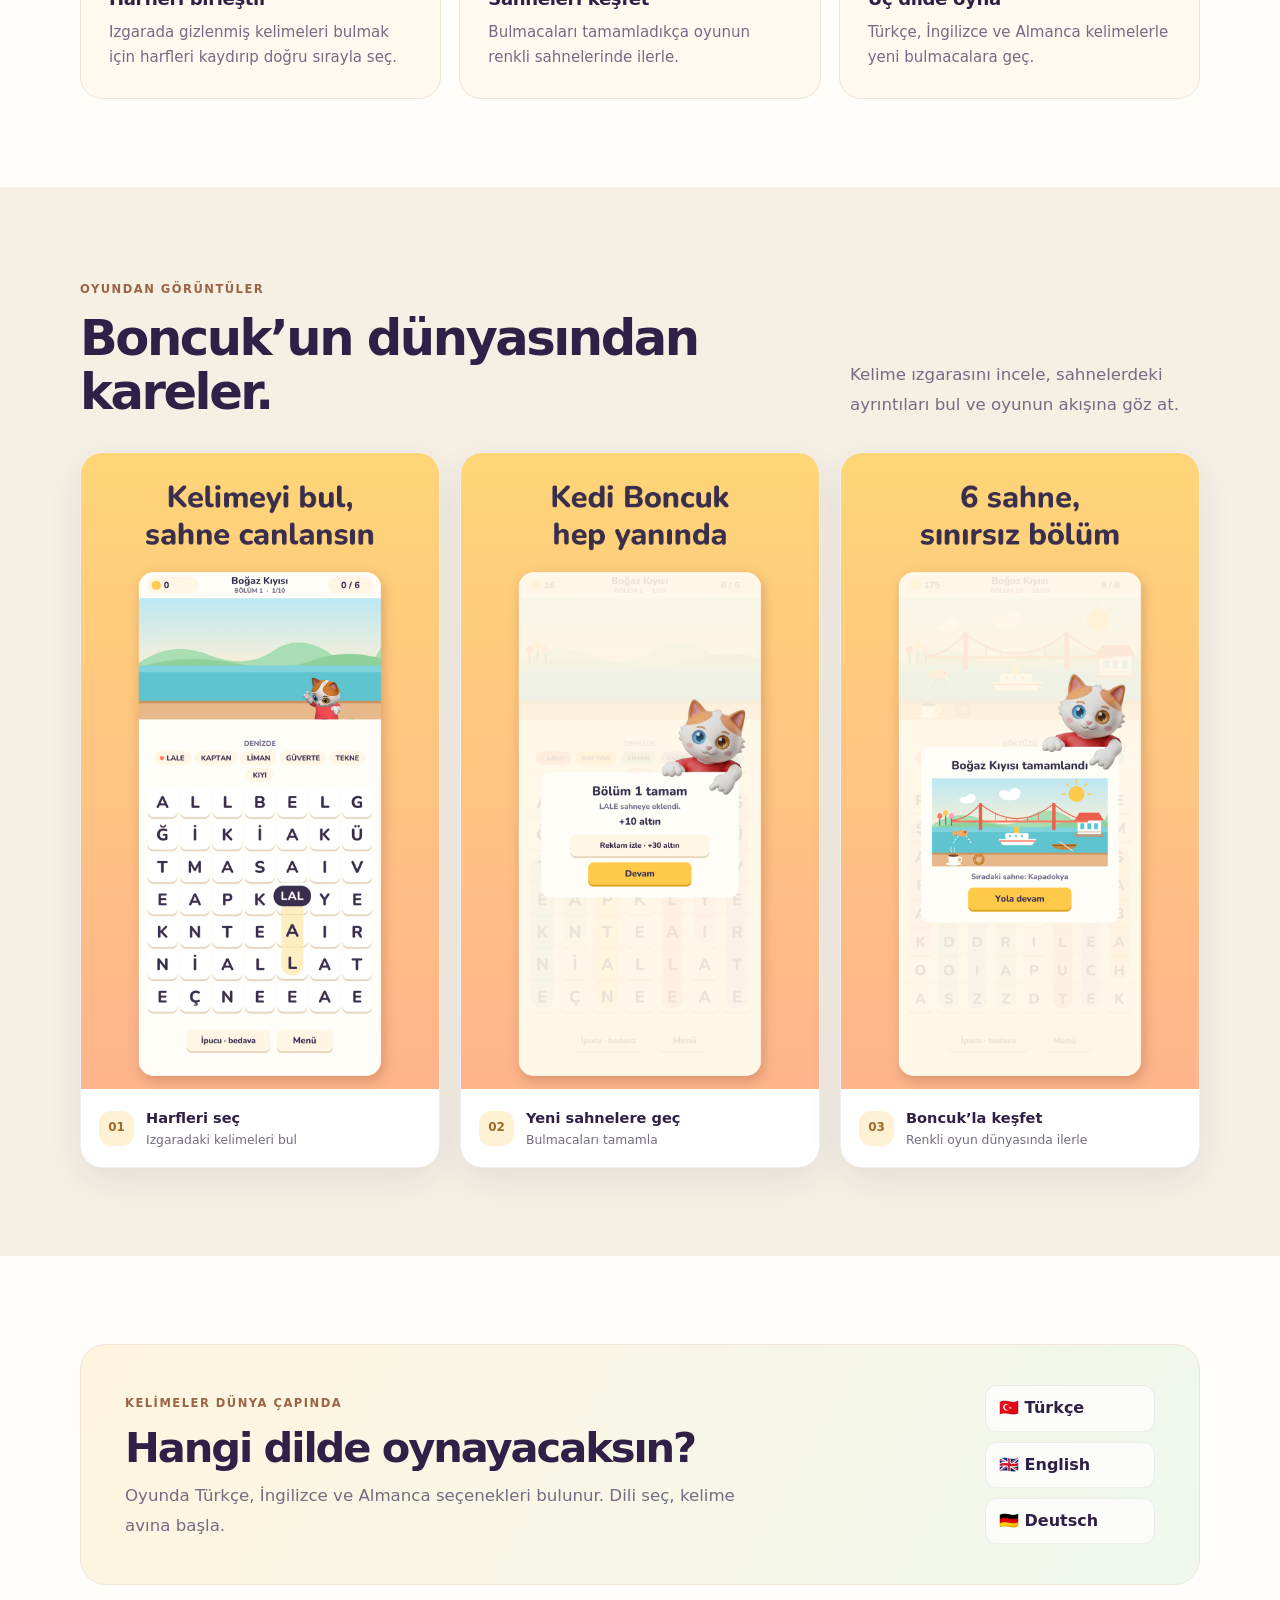
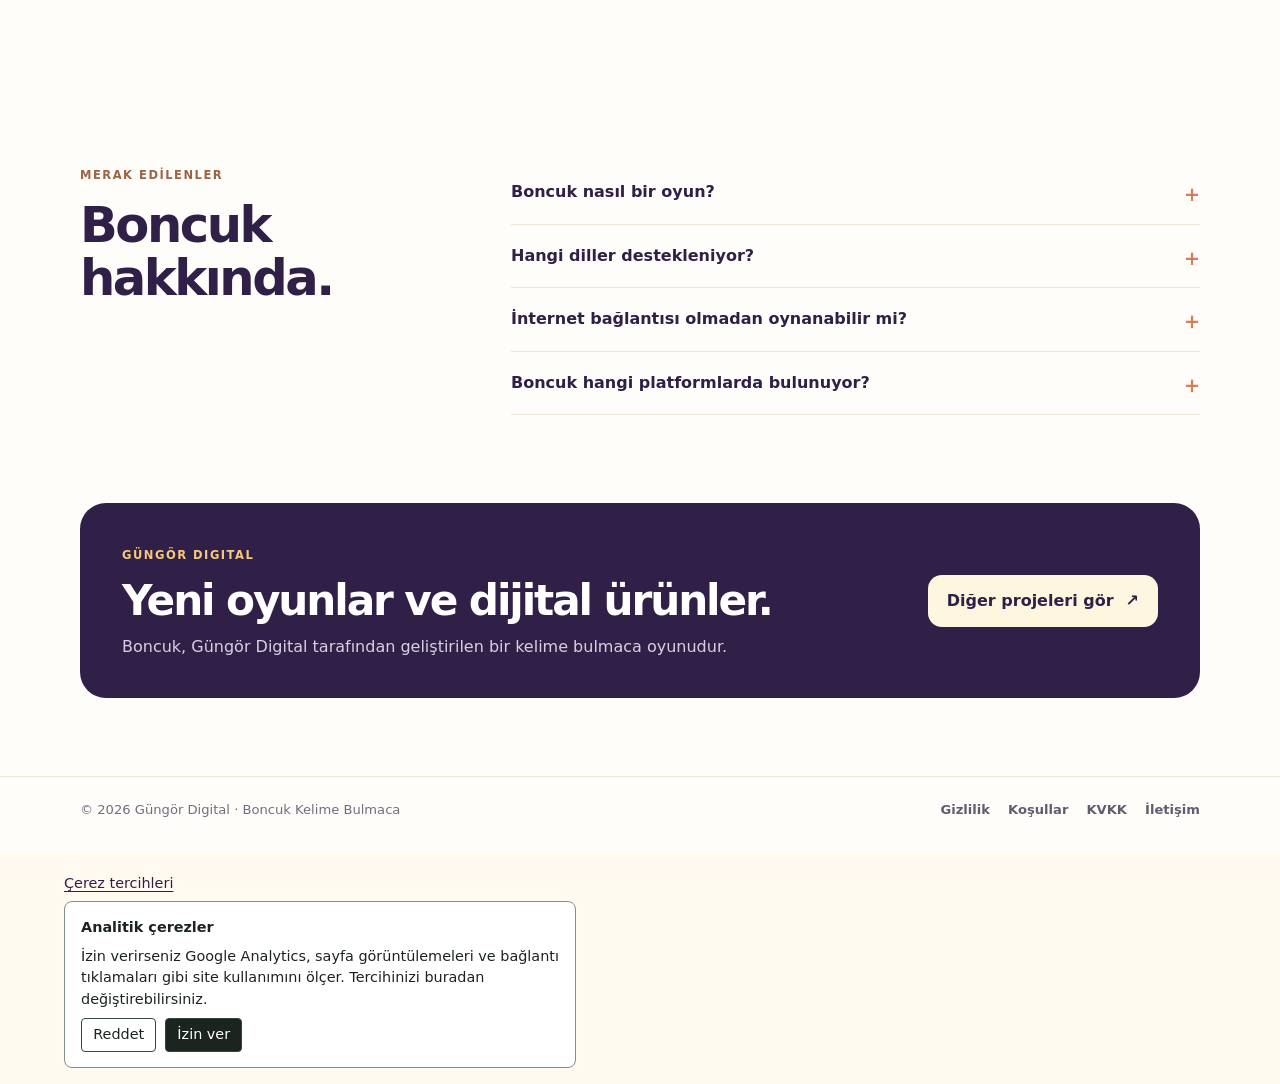
==== commit a8acdb3a: "Install consent-gated Google Tag Manager analytics" ====
--- a/index.html
+++ b/index.html
@@ -39,6 +39,8 @@
   }
 }
 </script>
+  <link rel="stylesheet" href="/website-analytics.css">
+  <script type="module" src="/website-analytics.js"></script>
 </head>
 <body>
 <a class="skip-link" href="#main">İçeriğe geç</a>
--- a/website-analytics.css
+++ b/website-analytics.css
@@ -0,0 +1,36 @@
+.gd-analytics-settings {
+  width: min(90%, 77rem);
+  margin: 1rem auto;
+  font: .9rem/1.5 system-ui, sans-serif;
+  text-align: left;
+}
+.gd-analytics-settings button {
+  font: inherit;
+  cursor: pointer;
+}
+.gd-analytics-toggle {
+  background: transparent;
+  border: 0;
+  color: inherit;
+  text-decoration: underline;
+  text-underline-offset: .2em;
+  padding: .4rem 0;
+}
+#gd-analytics-panel {
+  max-width: 32rem;
+  padding: .9rem 1rem;
+  background: #fff;
+  color: #1c2420;
+  border: 1px solid #829085;
+  border-radius: .5rem;
+}
+#gd-analytics-panel p { margin: 0 0 .45rem; }
+.gd-analytics-actions { display: flex; flex-wrap: wrap; gap: .55rem; }
+.gd-analytics-actions button {
+  border: 1px solid #33473a;
+  background: #fff;
+  color: #1c2420;
+  border-radius: .25rem;
+  padding: .35rem .7rem;
+}
+.gd-analytics-actions button[data-choice="granted"] { background: #1c2420; color: #fff; }
